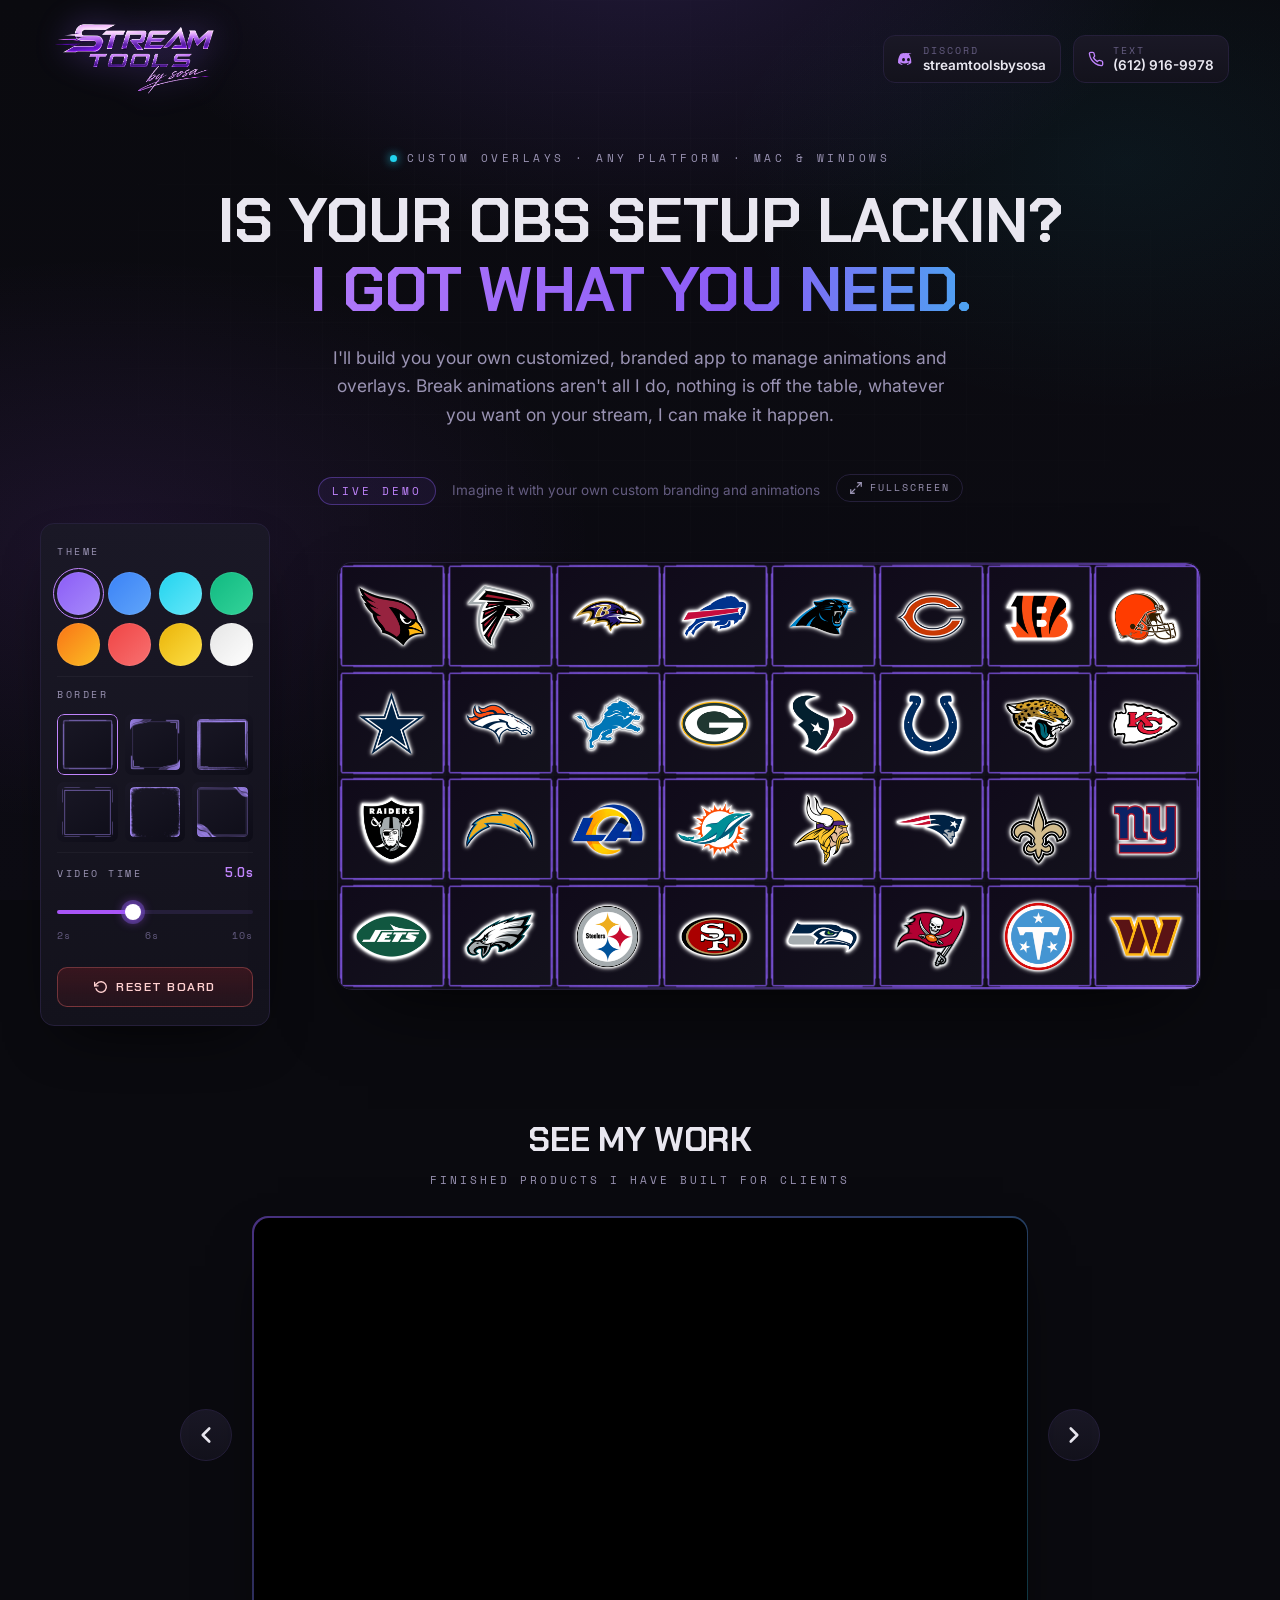
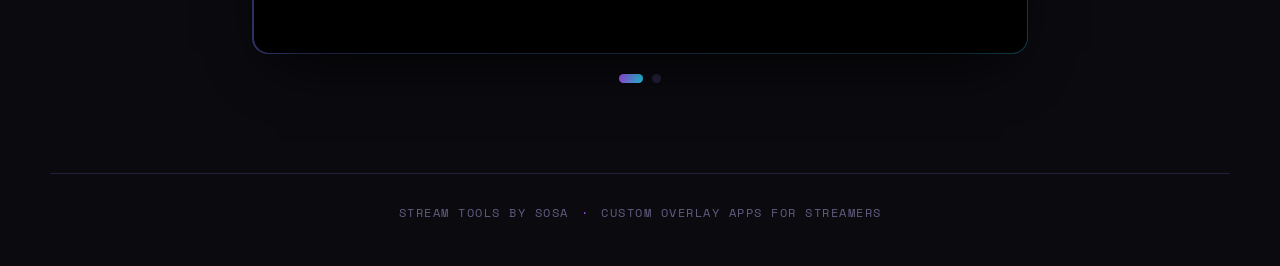
==== index.html @ 95bc422a "new site with live preview" ====
<!DOCTYPE html>
<html lang="en">
<head>
<meta charset="UTF-8">
<meta name="viewport" content="width=device-width, initial-scale=1.0">
<title>Stream Tools by Sosa</title>
<link rel="icon" type="image/png" href="assets/favicon.png">
<link rel="preconnect" href="https://fonts.googleapis.com">
<link rel="preconnect" href="https://fonts.gstatic.com" crossorigin>
<link href="https://fonts.googleapis.com/css2?family=Chakra+Petch:wght@500;600;700&family=Inter:wght@400;500;600&family=Space+Mono:wght@400;700&display=swap" rel="stylesheet">
<link rel="stylesheet" href="styles.css">
</head>
<body>

<!-- ambient grain + glow field -->
<div class="bg-field" aria-hidden="true"></div>

<!-- ===================== TOP BAR ===================== -->
<header class="topbar">
  <a class="brand" href="#">
    <img class="brand-logo" src="assets/logo.png" alt="Stream Tools by Sosa">
  </a>

  <div class="contacts">
    <a class="chip" href="https://discord.com/users/streamtoolsbysosa" target="_blank" rel="noopener">
      <svg viewBox="0 0 24 24" width="16" height="16" fill="currentColor"><path d="M20.3 4.4A19.8 19.8 0 0 0 15.4 3l-.25.5a14.6 14.6 0 0 1 4.36 1.4 17.5 17.5 0 0 0-15-.0A14.6 14.6 0 0 1 8.85 3.5L8.6 3a19.8 19.8 0 0 0-4.9 1.4C.6 9.05-.25 13.6.17 18.08A19.9 19.9 0 0 0 6.2 21l.5-1.36a12.9 12.9 0 0 1-3.4-1.63l.83-.6a14.2 14.2 0 0 0 11.74 0l.83.6a12.9 12.9 0 0 1-3.42 1.64L13.8 21a19.9 19.9 0 0 0 6.03-2.92c.5-5.2-.86-9.71-3.53-13.68ZM8.3 15.4c-1.18 0-2.15-1.08-2.15-2.4S7.1 10.6 8.3 10.6s2.17 1.08 2.15 2.4c0 1.32-.96 2.4-2.15 2.4Zm7.4 0c-1.18 0-2.15-1.08-2.15-2.4s.96-2.4 2.15-2.4 2.17 1.08 2.15 2.4c0 1.32-.96 2.4-2.15 2.4Z"/></svg>
      <span class="chip-text">
        <span class="chip-label">Discord</span>
        <span class="chip-value">streamtoolsbysosa</span>
      </span>
    </a>
    <a class="chip" href="tel:+16129169978">
      <svg viewBox="0 0 24 24" width="16" height="16" fill="none" stroke="currentColor" stroke-width="2" stroke-linecap="round" stroke-linejoin="round"><path d="M22 16.92v3a2 2 0 0 1-2.18 2 19.79 19.79 0 0 1-8.63-3.07 19.5 19.5 0 0 1-6-6 19.79 19.79 0 0 1-3.07-8.67A2 2 0 0 1 4.11 2h3a2 2 0 0 1 2 1.72 12.84 12.84 0 0 0 .7 2.81 2 2 0 0 1-.45 2.11L8.09 9.91a16 16 0 0 0 6 6l1.27-1.27a2 2 0 0 1 2.11-.45 12.84 12.84 0 0 0 2.81.7A2 2 0 0 1 22 16.92Z"/></svg>
      <span class="chip-text">
        <span class="chip-label">Text</span>
        <span class="chip-value">(612) 916-9978</span>
      </span>
    </a>
  </div>
</header>

<!-- ===================== HERO PITCH ===================== -->
<section class="hero">
  <p class="eyebrow"><span class="seam-dot"></span>Custom overlays · any platform · Mac &amp; Windows</p>
  <h1 class="pitch">
    Is your OBS setup lackin?
    <span class="pitch-line">I got what you need.</span>
  </h1>
  <p class="subpitch">
    I'll build you your own customized, branded app to manage animations and overlays. Break animations aren't all I do, nothing is off the table, whatever you want on your stream, I can make it happen.
  </p>
</section>

<!-- ===================== INTERACTIVE BOARD ===================== -->
<main class="board-region">
  <div class="board-label">
    <span class="board-eyebrow">Live demo</span>
    <span class="board-hint">Imagine it with your own custom branding and animations</span>
    <a class="fullscreen-btn" href="fullscreen.html" target="_blank" rel="noopener" aria-label="View fullscreen">
      <svg viewBox="0 0 24 24" width="14" height="14" fill="none" stroke="currentColor" stroke-width="2.2" stroke-linecap="round" stroke-linejoin="round"><polyline points="15 3 21 3 21 9"/><polyline points="9 21 3 21 3 15"/><line x1="21" y1="3" x2="14" y2="10"/><line x1="3" y1="21" x2="10" y2="14"/></svg>
      Fullscreen
    </a>
  </div>

  <div class="board-row">

    <!-- ============ SETTINGS PANEL ============ -->
    <aside class="settings" aria-label="Overlay settings">
      <div class="settings-card">

        <section class="set-section">
          <h3 class="set-heading">Theme</h3>
          <div class="theme-grid" id="themeGrid" role="radiogroup" aria-label="Color theme"></div>
        </section>

        <section class="set-section">
          <h3 class="set-heading">Border</h3>
          <div class="border-grid" id="borderGrid" role="radiogroup" aria-label="Border style"></div>
        </section>

        <section class="set-section">
          <h3 class="set-heading">
            Video time <span class="set-value" id="timeValue">5.0s</span>
          </h3>
          <input id="timeRange" class="range" type="range" min="2" max="10" step="0.5" value="5">
          <div class="range-ticks"><span>2s</span><span>6s</span><span>10s</span></div>
        </section>

        <button class="reset-btn" id="resetBtn" type="button">
          <svg viewBox="0 0 24 24" width="14" height="14" fill="none" stroke="currentColor" stroke-width="2.4" stroke-linecap="round" stroke-linejoin="round"><polyline points="1 4 1 10 7 10"/><path d="M3.51 15a9 9 0 1 0 2.13-9.36L1 10"/></svg>
          Reset board
        </button>
      </div>
    </aside>

    <!-- ============ STAGE ============ -->
    <div class="stage-bleed">
      <!-- outer perimeter glow lives in the bleed margin, pulses team color during reveal -->
      <div id="outerGlow" class="outer-glow" aria-hidden="true"></div>

      <div id="stage" class="stage">
        <div id="board" class="board" role="group" aria-label="NFL break board"></div>

        <div id="revealOverlay" class="reveal-overlay">
          <video id="previewVideo" class="preview-video" muted playsinline></video>
          <img id="ghostLogo" class="ghost-logo" alt="">
          <div id="marqueeField" class="marquee-field"><div class="mfield-inner"></div></div>
          <img id="revealLogo" class="reveal-logo" alt="">
        </div>
      </div>
    </div>

  </div>

  <audio id="whoosh" preload="auto" src="assets/sfx/whoosh.wav"></audio>
  <audio id="music" preload="auto"></audio>
</main>

<!-- ===================== YOUTUBE CAROUSEL ===================== -->
<section class="reel">
  <div class="reel-head">
    <h2 class="reel-title">See my work</h2>
    <span class="reel-eyebrow">Finished products I have built for clients</span>
  </div>

  <div class="reel-stage">
    <button class="reel-arrow reel-arrow--prev" id="reelPrev" aria-label="Previous video">
      <svg viewBox="0 0 24 24" width="26" height="26" fill="none" stroke="currentColor" stroke-width="2.4" stroke-linecap="round" stroke-linejoin="round"><polyline points="15 18 9 12 15 6"/></svg>
    </button>

    <div class="reel-frame">
      <div class="reel-screen">
        <iframe id="reelPlayer" title="Stream Tools demo reel"
          allow="accelerometer; clipboard-write; encrypted-media; gyroscope; picture-in-picture"
          allowfullscreen referrerpolicy="strict-origin-when-cross-origin"></iframe>
      </div>
    </div>

    <button class="reel-arrow reel-arrow--next" id="reelNext" aria-label="Next video">
      <svg viewBox="0 0 24 24" width="26" height="26" fill="none" stroke="currentColor" stroke-width="2.4" stroke-linecap="round" stroke-linejoin="round"><polyline points="9 18 15 12 9 6"/></svg>
    </button>
  </div>

  <div class="reel-dots" id="reelDots" role="tablist" aria-label="Choose a video"></div>
</section>

<footer class="footer">
  <span>Stream Tools by Sosa</span>
  <span class="footer-sep">·</span>
  <span>Custom overlay apps for streamers</span>
</footer>

<script src="teams.js"></script>
<script src="app.js"></script>
</body>
</html>
---- styles.css ----
/* ============================================================
   Stream Tools by Sosa — dark / futuristic / purple
   Display: Chakra Petch  ·  Body: Inter  ·  Data: Space Mono
   ============================================================ */
:root{
  --bg:        #0a0a0f;
  --bg-2:      #0d0c14;
  --panel:     #13121c;
  --panel-2:   #1a1826;
  --line:      #251f3a;
  --purple:    #8b5cf6;
  --violet:    #a855f7;
  --violet-hi: #c084fc;
  --edge:      #22d3ee;   /* cool glint, used sparingly */
  --ink:       #e9e7f0;
  --ink-dim:   #9a93b3;
  --ink-faint: #645c80;

  --stage-w: 1000px;
  --stage-h: 500px;       /* 8x4 grid, wide for the showcase */

  /* board design — defined here so cells render correctly on first paint,
     before JS applies the saved theme/border */
  --border-img:  url('assets/borders/border1.png');
  --border-tint: #8b5cf6;
  --bg-color:    #100a1a;
}

*{ box-sizing:border-box; margin:0; padding:0; }
html{ scroll-behavior:smooth; }
body{
  background:var(--bg);
  color:var(--ink);
  font-family:'Inter',system-ui,sans-serif;
  font-size:16px;
  line-height:1.55;
  overflow-x:hidden;
  min-height:100vh;
}

/* ambient background: layered radial glows + faint grid */
.bg-field{
  position:fixed; inset:0; z-index:-1; pointer-events:none;
  background:
    radial-gradient(60% 50% at 50% -8%, rgba(139,92,246,.18), transparent 70%),
    radial-gradient(45% 40% at 88% 18%, rgba(34,211,238,.06), transparent 70%),
    radial-gradient(55% 45% at 8% 60%, rgba(168,85,247,.10), transparent 70%),
    linear-gradient(180deg, var(--bg) 0%, var(--bg-2) 100%);
}
.bg-field::after{
  content:''; position:absolute; inset:0;
  background-image:
    linear-gradient(rgba(255,255,255,.025) 1px, transparent 1px),
    linear-gradient(90deg, rgba(255,255,255,.025) 1px, transparent 1px);
  background-size:46px 46px;
  mask-image:radial-gradient(70% 60% at 50% 35%, #000 30%, transparent 80%);
  opacity:.5;
}

/* ===================== TOP BAR ===================== */
.topbar{
  display:flex; align-items:center; justify-content:space-between;
  gap:24px; padding:22px clamp(20px,4vw,56px) 8px;
  max-width:1320px; margin:0 auto;
}
.brand{ display:flex; align-items:center; text-decoration:none; color:var(--ink); }
.brand-logo{
  height:74px; width:auto; max-width:340px; object-fit:contain;
  filter:drop-shadow(0 0 16px rgba(139,92,246,.45));
}

.contacts{ display:flex; gap:12px; }
.chip{
  display:flex; align-items:center; gap:9px;
  padding:9px 14px; border-radius:12px; text-decoration:none;
  background:linear-gradient(180deg, var(--panel-2), var(--panel));
  border:1px solid var(--line); color:var(--ink);
  transition:border-color .2s, transform .2s, box-shadow .2s;
}
.chip svg{ color:var(--violet-hi); flex:none; }
/* the label+value stack in a column between the icon */
.chip{ }
.chip-label{
  font-family:'Space Mono',monospace; font-size:9.5px; letter-spacing:2px;
  text-transform:uppercase; color:var(--ink-faint);
  display:block; line-height:1.2;
}
.chip-value{ font-size:13.5px; font-weight:600; display:block; line-height:1.2; }
.chip-text{ display:flex; flex-direction:column; gap:1px; }
.chip:hover{
  border-color:rgba(139,92,246,.6); transform:translateY(-1px);
  box-shadow:0 6px 22px rgba(139,92,246,.18);
}

/* ===================== HERO ===================== */
.hero{
  max-width:1080px; margin:0 auto; padding:40px clamp(20px,4vw,56px) 26px;
  text-align:center;
}
.eyebrow{
  font-family:'Space Mono',monospace; font-size:11px; letter-spacing:3.5px;
  text-transform:uppercase; color:var(--ink-dim);
  display:inline-flex; align-items:center; gap:10px; margin-bottom:22px;
}
.seam-dot{
  width:7px; height:7px; border-radius:50%; background:var(--edge);
  box-shadow:0 0 10px var(--edge); animation:dotPulse 2.4s ease-in-out infinite;
}
@keyframes dotPulse{ 0%,100%{opacity:.4} 50%{opacity:1} }

.pitch{
  font-family:'Chakra Petch',sans-serif; font-weight:700;
  font-size:clamp(34px,6vw,62px); line-height:1.02; letter-spacing:-.5px;
  text-transform:uppercase;
}
.pitch-line{
  display:block;
  background:linear-gradient(92deg,var(--violet-hi),var(--purple) 60%,var(--edge));
  -webkit-background-clip:text; background-clip:text; color:transparent;
  margin-top:6px;
}
.subpitch{
  max-width:620px; margin:22px auto 0; color:var(--ink-dim);
  font-size:clamp(15px,1.7vw,17.5px); line-height:1.65;
}

/* ===================== BOARD REGION ===================== */
.board-region{
  max-width:1280px; margin:18px auto 0; padding:0 clamp(16px,4vw,40px);
}
.board-label{
  display:flex; align-items:baseline; gap:16px; justify-content:center;
  margin-bottom:18px; flex-wrap:wrap;
}
.board-eyebrow{
  font-family:'Space Mono',monospace; font-size:10.5px; letter-spacing:3px;
  text-transform:uppercase; color:var(--violet-hi);
  border:1px solid rgba(139,92,246,.4); border-radius:999px; padding:5px 13px;
  background:rgba(139,92,246,.08);
}
.board-hint{ font-size:13.5px; color:var(--ink-faint); }

/* settings card on the left, stage in the middle */
.board-row{
  display:grid;
  grid-template-columns:230px minmax(0, calc(var(--stage-w) + 80px));
  gap:28px;
  justify-content:center;
  align-items:start;
}

/* ============ SETTINGS CARD ============ */
.settings{ position:sticky; top:24px; }
.settings-card{
  background:linear-gradient(180deg, var(--panel-2), var(--panel));
  border:1px solid var(--line);
  border-radius:14px;
  padding:18px 16px;
  box-shadow:0 24px 60px -28px rgba(0,0,0,.9);
}
.set-section{ padding:10px 0; border-top:1px solid rgba(255,255,255,.04); }
.set-section:first-child{ border-top:0; padding-top:2px; }
.set-heading{
  font-family:'Space Mono',monospace; font-size:10px; letter-spacing:2.5px;
  text-transform:uppercase; color:var(--ink-dim); font-weight:400;
  display:flex; align-items:center; justify-content:space-between;
  margin-bottom:12px;
}
.set-value{
  font-family:'Chakra Petch',sans-serif; font-weight:600; font-size:13px;
  letter-spacing:.5px; color:var(--violet-hi); text-transform:none;
}

/* theme dots */
.theme-grid{
  display:grid; grid-template-columns:repeat(4,1fr); gap:8px;
}
.theme-dot{
  position:relative; cursor:pointer; border:0; padding:0;
  width:100%; aspect-ratio:1; border-radius:50%;
  background:var(--swatch,#444);
  box-shadow:inset 0 0 0 1px rgba(255,255,255,.08);
  transition:transform .15s, box-shadow .2s;
}
.theme-dot::after{
  content:''; position:absolute; inset:-4px; border-radius:50%;
  border:1.5px solid transparent; transition:border-color .2s;
}
.theme-dot:hover{ transform:scale(1.08); }
.theme-dot.active::after{ border-color:var(--violet-hi); }
.theme-dot:focus-visible{ outline:2px solid var(--edge); outline-offset:3px; }

/* border style swatches */
.border-grid{
  display:grid; grid-template-columns:repeat(3,1fr); gap:7px;
}
.border-swatch{
  cursor:pointer; border:0; padding:0;
  aspect-ratio:1; border-radius:7px;
  background:linear-gradient(150deg,#1a1826,#0e0d18);
  position:relative; overflow:hidden;
  transition:transform .15s;
}
.border-swatch::before{
  content:''; position:absolute; inset:5px; border-radius:4px;
  background-color:#a78bfa;
  background-image:var(--swatch-img);
  background-size:100% 100%; background-repeat:no-repeat;
  background-blend-mode:multiply;
  -webkit-mask:var(--swatch-img) center/100% 100% no-repeat;
          mask:var(--swatch-img) center/100% 100% no-repeat;
}
.border-swatch::after{
  content:''; position:absolute; inset:0; border-radius:7px;
  border:1.5px solid transparent; transition:border-color .2s;
}
.border-swatch:hover{ transform:translateY(-1px); }
.border-swatch.active::after{ border-color:var(--violet-hi); }
.border-swatch:focus-visible{ outline:2px solid var(--edge); outline-offset:2px; }

/* range slider */
.range{
  -webkit-appearance:none; appearance:none;
  width:100%; height:4px; border-radius:2px; outline:none; padding:0;
  background:linear-gradient(90deg, var(--violet) 0%, var(--violet) var(--fill,30%), var(--line) var(--fill,30%));
  cursor:pointer;
}
.range::-webkit-slider-thumb{
  -webkit-appearance:none; appearance:none;
  width:16px; height:16px; border-radius:50%; cursor:pointer;
  background:#fff; box-shadow:0 0 0 4px rgba(139,92,246,.35), 0 0 12px var(--violet);
  border:0;
}
.range::-moz-range-thumb{
  width:16px; height:16px; border-radius:50%; cursor:pointer;
  background:#fff; box-shadow:0 0 0 4px rgba(139,92,246,.35), 0 0 12px var(--violet);
  border:0;
}
.range-ticks{
  display:flex; justify-content:space-between;
  font-family:'Space Mono',monospace; font-size:9.5px; letter-spacing:1px;
  color:var(--ink-faint); margin-top:8px;
}

/* reset button */
.reset-btn{
  display:flex; align-items:center; justify-content:center; gap:8px;
  width:100%; margin-top:14px; padding:11px 14px; cursor:pointer;
  font-family:'Chakra Petch',sans-serif; font-weight:600; font-size:12.5px;
  letter-spacing:1.5px; text-transform:uppercase; color:#ffd0d0;
  background:linear-gradient(180deg, rgba(220,38,38,.18), rgba(220,38,38,.08));
  border:1px solid rgba(248,113,113,.35); border-radius:10px;
  transition:border-color .2s, transform .15s, box-shadow .2s, color .2s;
}
.reset-btn:hover{
  color:#fff; border-color:rgba(248,113,113,.7); transform:translateY(-1px);
  box-shadow:0 6px 22px rgba(220,38,38,.25);
}
.reset-btn:active{ transform:translateY(0); }

/* ============ STAGE ============ */
/* bleed wrapper: transparent margin for reveal glow spill.
   Height comes from a padding-ratio box so the absolutely-positioned
   stage can't collapse the layout. 40px bleed all around. */
.stage-bleed{
  position:relative; width:100%; max-width:calc(var(--stage-w) + 80px);
  margin:0 auto;
}
.stage-bleed::before{
  content:''; display:block;
  /* (stage-h + 80 bleed) / (stage-w + 80 bleed) = 580/1080 */
  padding-top:53.7%;
}

/* the OUTER perimeter glow — lives in the bleed margin, pulses team color
   during reveal. Two static box-shadow layers cross-fade via opacity only
   (GPU-composited; no per-frame repaint). Matches the original overlay. */
.outer-glow{
  position:absolute; inset:40px; z-index:0;
  border-radius:14px; pointer-events:none;
  opacity:0; transition:opacity .3s ease; will-change:opacity;
}
.outer-glow::before, .outer-glow::after{
  content:''; position:absolute; inset:0; border-radius:14px;
  pointer-events:none;
}
.outer-glow::before{
  box-shadow:
    0 0 18px 2px var(--team,#a855f7),
    0 0 32px 0   var(--team,#a855f7);
  opacity:1;
}
.outer-glow::after{
  box-shadow:
    0 0 26px 5px var(--team,#a855f7),
    0 0 44px 2px var(--team,#a855f7);
  opacity:0;
}
.outer-glow.team-pulse{ opacity:1; }
.outer-glow.team-pulse::after{
  animation:outerGlowFade 1.4s ease-in-out infinite alternate;
}
@keyframes outerGlowFade{ from{opacity:0} to{opacity:1} }

.stage{
  position:absolute; inset:40px; border-radius:14px;
  background:linear-gradient(160deg, var(--panel) 0%, var(--bg-2) 100%);
  overflow:hidden;
  box-shadow:
    0 0 0 1px var(--line),
    0 30px 80px -30px rgba(0,0,0,.9),
    inset 0 1px 0 rgba(255,255,255,.04);
}
/* signature "energy seam" tracing the stage edge */
.stage::before{
  content:''; position:absolute; inset:0; border-radius:14px; padding:1.5px;
  background:linear-gradient(120deg,
    transparent 15%, var(--border-tint) 35%, #ffffff 50%,
    var(--border-tint) 65%, transparent 85%);
  background-size:300% 100%; opacity:.85;
  -webkit-mask:linear-gradient(#000 0 0) content-box, linear-gradient(#000 0 0);
  -webkit-mask-composite:xor; mask-composite:exclude;
  animation:seamSweep 6s linear infinite;
  pointer-events:none; z-index:6;
}
@keyframes seamSweep{ from{background-position:0% 0} to{background-position:300% 0} }

/* ---- the 8x4 grid — cells touch (gap 0), borders are the board design ---- */
.board{
  position:absolute; inset:0; z-index:2;
  display:grid;
  grid-template-columns:repeat(8,1fr);
  grid-template-rows:repeat(4,1fr);
  gap:0; padding:0;
}
.cell{
  position:relative; overflow:hidden; cursor:pointer; border:0;
  display:flex; align-items:center; justify-content:center; padding:4px;
  /* each cell paints its own backing; theme drives --bg-color (board bg only) */
  background:linear-gradient(135deg, var(--bg-color, #0a0d18) 0%, var(--panel) 100%);
  isolation:isolate;
  contain:layout paint style;
  transition:background .3s ease, opacity .35s ease, filter .35s ease;
}
/* Border art (the break-board design). Tinted via multiply (keeps the PNG's
   grayscale detail), shaped via mask. z-index ABOVE the logo, like the
   original, so the frame is always visible on every cell. SOLID color tint —
   a gradient does not fill through a CSS mask. */
.cell::before{
  content:''; position:absolute; inset:0; z-index:1; pointer-events:none;
  background-color:var(--border-tint, #c8102e);
  background-image:var(--border-img, url('assets/borders/border1.png'));
  background-size:100% 100%;
  background-repeat:no-repeat;
  background-blend-mode:multiply;
  -webkit-mask:var(--border-img, url('assets/borders/border1.png')) center/100% 100% no-repeat;
          mask:var(--border-img, url('assets/borders/border1.png')) center/100% 100% no-repeat;
  transition:background-color .4s ease;
}
.cell .team-logo{
  width:86px; height:86px; max-width:78%; max-height:78%; object-fit:contain; z-index:2;
  filter:drop-shadow(0 0 1px #fff) drop-shadow(0 0 1px #fff) drop-shadow(0 0 2px #fff);
  transition:opacity .25s ease, transform .18s ease;
  pointer-events:none;
}
.cell .team-fallback{
  z-index:2; font-family:'Chakra Petch',sans-serif; font-weight:700;
  font-size:clamp(11px,1.6vw,17px); color:var(--ink); letter-spacing:.5px;
  pointer-events:none; text-shadow:0 0 8px rgba(139,92,246,.5);
}
.cell:hover .team-logo{ transform:scale(1.05); }
.cell:focus-visible{ outline:2px solid var(--edge); outline-offset:-2px; }

/* spotlight phase — selected cell glows, others go dark via brightness/grayscale
   (NOT opacity), exactly like the original. */
.board.spotlight .cell:not(.spotlit){ filter:grayscale(85%) brightness(.15); }
.cell.spotlit{ z-index:3; }
.cell.spotlit::after{
  content:''; position:absolute; inset:0; z-index:7; pointer-events:none;
  border-radius:2px;
  box-shadow:0 0 26px var(--team,#c8102e), inset 0 0 16px var(--team,#c8102e);
  will-change:opacity;
  animation:cellGlowFade .9s ease-in-out infinite alternate;
}
@keyframes cellGlowFade{ from{opacity:.45} to{opacity:1} }
.cell.lifted .team-logo{ opacity:0; }

/* SOLD state — x.png overlaid, matching the original .sold-x structure */
.cell.sold{ background-color:rgba(0,0,0,.55); background-blend-mode:multiply; }
.cell .sold-x{
  position:absolute; inset:0; display:flex; align-items:center; justify-content:center;
  opacity:0; transition:opacity .15s ease; pointer-events:none; z-index:6;
}
.cell .sold-x img{ width:78%; height:78%; object-fit:contain;
  filter:drop-shadow(0 0 6px rgba(0,0,0,.6)); }
.cell.sold .sold-x{ opacity:1; animation:xStamp .35s cubic-bezier(.34,1.56,.64,1); }
@keyframes xStamp{ from{ transform:scale(1.6) rotate(-10deg); } to{ transform:scale(1) rotate(0); } }

/* ---- reveal overlay ---- */
.reveal-overlay{
  position:absolute; inset:0; z-index:10; pointer-events:none;
  opacity:0; visibility:hidden;
  background:#000;
  transition:opacity .28s ease, visibility .28s;
}
.reveal-overlay.active{ opacity:1; visibility:visible; }

.preview-video{
  position:absolute; inset:0; width:100%; height:100%; object-fit:cover;
  z-index:1; opacity:0; transition:opacity .6s ease;
}
.preview-video.show{ opacity:1; }

.ghost-logo{
  position:absolute; top:50%; left:-60%; z-index:2;
  width:110%; height:110%; object-fit:contain;
  opacity:0; transform:translateY(-50%);
  filter:grayscale(100%) brightness(2);
}
.ghost-logo.slide{
  animation:ghostSlide 4.5s linear forwards;
}
@keyframes ghostSlide{
  0%{ left:-42%; opacity:0; }
  8%{ opacity:.16; }
  92%{ opacity:.16; }
  100%{ left:130%; opacity:0; }
}

/* diagonal scrolling team-name marquee — clipped to the board rectangle so
   the names never spill out. Inner plane is oversized + tilted -9deg. Matches
   the original overlay. */
.marquee-field{
  position:absolute; inset:0; z-index:2; pointer-events:none; overflow:hidden;
  opacity:0; transition:opacity .4s ease;
}
.marquee-field.play{ opacity:1; }
.marquee-field.fade-out{ opacity:0; transition:opacity .6s ease; }
.mfield-inner{ position:absolute; inset:-25% -60%; transform:rotate(-9deg); }
.mrow{ position:absolute; left:0; width:100%; white-space:nowrap; overflow:hidden; }
.mrow .track{
  display:inline-block; white-space:nowrap;
  font-family:'Chakra Petch',sans-serif; font-weight:700;
}
.mrow.dir-left .track{ animation:scrollLeft linear infinite; }
.mrow.dir-right .track{ animation:scrollRight linear infinite; }
@keyframes scrollLeft{ from{transform:translateX(0)} to{transform:translateX(-50%)} }
@keyframes scrollRight{ from{transform:translateX(-50%)} to{transform:translateX(0)} }

.reveal-logo{
  position:absolute; top:50%; left:50%; z-index:3;
  width:0; height:0; object-fit:contain;
  transform:translate(-50%,-50%) scale(.2);
  opacity:0;
  /* reduced from 6 -> 2 drop-shadow layers (perf) */
  filter:drop-shadow(0 0 22px #fff) drop-shadow(0 0 44px var(--team,#a855f7));
}
.reveal-logo.fly{
  width:62%; height:62%;
  animation:logoFly 1.05s cubic-bezier(.18,.78,.32,1.15) forwards;
}
@keyframes logoFly{
  0%{ transform:translate(-50%,-50%) scale(.15) rotate(-8deg); opacity:0; }
  55%{ opacity:1; }
  70%{ transform:translate(-50%,-50%) scale(1.12) rotate(2deg); }
  100%{ transform:translate(-50%,-50%) scale(1) rotate(0); opacity:1; }
}
/* end of reveal: logo slides off to the LEFT via transform so it glides
   smoothly from exactly where it stopped (no snap/jump). */
.reveal-logo.slide-off{
  width:62%; height:62%;
  animation:logoSlideOff .8s cubic-bezier(.5,0,.75,0) forwards;
}
@keyframes logoSlideOff{
  from{ transform:translate(-50%,-50%) scale(1); opacity:1; }
  to  { transform:translate(-200%,-50%) scale(1); opacity:0; }
}

/* ===================== YOUTUBE CAROUSEL ===================== */
.reel{ max-width:1000px; margin:84px auto 0; padding:0 clamp(16px,4vw,40px); }
.reel-head{ text-align:center; margin-bottom:26px; }
.reel-eyebrow{
  font-family:'Space Mono',monospace; font-size:10.5px; letter-spacing:3px;
  text-transform:uppercase; color:var(--ink-dim);
}
.reel-title{
  font-family:'Chakra Petch',sans-serif; font-weight:700; text-transform:uppercase;
  font-size:clamp(24px,3.4vw,34px); letter-spacing:-.3px; margin-top:4px;
}
.reel-stage{ display:flex; align-items:center; gap:clamp(8px,2vw,20px); }
.reel-arrow{
  flex:none; width:52px; height:52px; border-radius:50%; cursor:pointer;
  display:grid; place-items:center; color:var(--ink);
  background:linear-gradient(180deg,var(--panel-2),var(--panel));
  border:1px solid var(--line);
  transition:border-color .2s, color .2s, transform .15s, box-shadow .2s;
}
.reel-arrow:hover{
  color:#fff; border-color:rgba(139,92,246,.65); transform:scale(1.06);
  box-shadow:0 6px 22px rgba(139,92,246,.22);
}
.reel-arrow:active{ transform:scale(.96); }
.reel-frame{
  flex:1; position:relative; border-radius:16px; padding:1.5px;
  background:linear-gradient(135deg, rgba(139,92,246,.5), rgba(34,211,238,.3));
}
.reel-screen{
  position:relative; border-radius:15px; overflow:hidden;
  aspect-ratio:16/9; background:#000;
  box-shadow:0 24px 60px -24px rgba(0,0,0,.9);
}
.reel-screen iframe{ position:absolute; inset:0; width:100%; height:100%; border:0; }
.reel-dots{ display:flex; gap:9px; justify-content:center; margin-top:20px; }
.reel-dots button{
  width:9px; height:9px; border-radius:50%; border:0; cursor:pointer; padding:0;
  background:var(--line); transition:background .2s, transform .2s, width .2s;
}
.reel-dots button.on{
  width:24px; border-radius:5px;
  background:linear-gradient(90deg,var(--violet),var(--edge));
}

/* ===================== FOOTER ===================== */
.footer{
  max-width:1180px; margin:90px auto 0; padding:30px clamp(20px,4vw,56px) 44px;
  border-top:1px solid var(--line);
  display:flex; gap:12px; align-items:center; justify-content:center;
  font-family:'Space Mono',monospace; font-size:11.5px; letter-spacing:1.5px;
  color:var(--ink-faint); text-transform:uppercase;
}
.footer-sep{ color:var(--violet); }

/* ===================== FULLSCREEN BUTTON ===================== */
.fullscreen-btn{
  display:inline-flex; align-items:center; gap:7px;
  font-family:'Space Mono',monospace; font-size:10px; letter-spacing:2px;
  text-transform:uppercase; color:var(--ink-dim); text-decoration:none;
  border:1px solid var(--line); border-radius:999px; padding:5px 12px;
  transition:color .2s, border-color .2s;
}
.fullscreen-btn:hover{ color:var(--ink); border-color:rgba(139,92,246,.5); }

/* ===================== RESPONSIVE ===================== */
/* ---- tablet: settings stacks above, board full width ---- */
@media (max-width:1080px){
  .board-row{
    grid-template-columns:1fr;
    max-width:calc(var(--stage-w) + 80px);
    margin:0 auto;
  }
  /* on tablet settings goes first (above the board) in a horizontal layout */
  .settings{ position:static; order:-1; }
  .settings-card{
    display:grid; grid-template-columns:repeat(4,1fr);
    gap:0 20px; align-items:start;
  }
  .set-section{ border-top:0; padding:6px 0; }
  .reset-btn{ grid-column:4; align-self:end; margin-top:0; }
}

/* ---- mobile: compact horizontal settings strip BELOW the board ---- */
@media (max-width:700px){
  .board-row{ gap:14px; }

  /* board gets the whole width — no padding fighting it */
  .board-region{ padding:0 8px; }
  .stage-bleed::before{ padding-top:53.7%; } /* keep ratio */

  /* settings moves BELOW the board */
  .settings{ order:1; }
  .settings-card{
    display:flex; flex-wrap:wrap; gap:12px 20px;
    padding:14px 14px 10px; background:linear-gradient(180deg,var(--panel-2),var(--panel));
    border:1px solid var(--line); border-radius:14px;
  }
  .set-section{ padding:0; border-top:0; flex:none; }
  /* theme dots + border swatches go side by side */
  .theme-grid{ grid-template-columns:repeat(8,1fr); gap:6px; }
  .border-grid{ grid-template-columns:repeat(6,1fr); gap:5px; }
  .theme-dot{ width:28px; height:28px; }
  .border-swatch{ width:28px; }
  /* video time takes remaining space */
  .set-section:has(#timeRange){ flex:1; min-width:120px; }
  .reset-btn{ width:auto; margin-top:0; flex:none; align-self:flex-end; padding:10px 16px; }

  /* tighten board cells a touch */
  .board{ gap:0; }

  /* top bar */
  .topbar{ flex-direction:column; gap:12px; align-items:flex-start; }
  .contacts{ width:100%; }
  .chip{ flex:1; }

  /* hero */
  .pitch{ font-size:28px; }

  /* reel */
  .reel-arrow{ width:38px; height:38px; }

  /* board-label: wrap the fullscreen btn below */
  .board-label{ flex-wrap:wrap; gap:8px 16px; justify-content:center; }
}

@media (max-width:400px){
  .chip-value{ display:none; }
  .pitch{ font-size:24px; }
  .theme-dot{ width:24px; height:24px; }
  .border-swatch{ width:24px; }
}

/* accessibility: respect reduced motion */
@media (prefers-reduced-motion:reduce){
  .stage::before, .seam-dot, .cell.spotlit::after{ animation:none !important; }
  .ghost-logo.slide{ animation-duration:.01ms; }
  .reveal-logo.fly{ animation-duration:.4s; }
  html{ scroll-behavior:auto; }
}
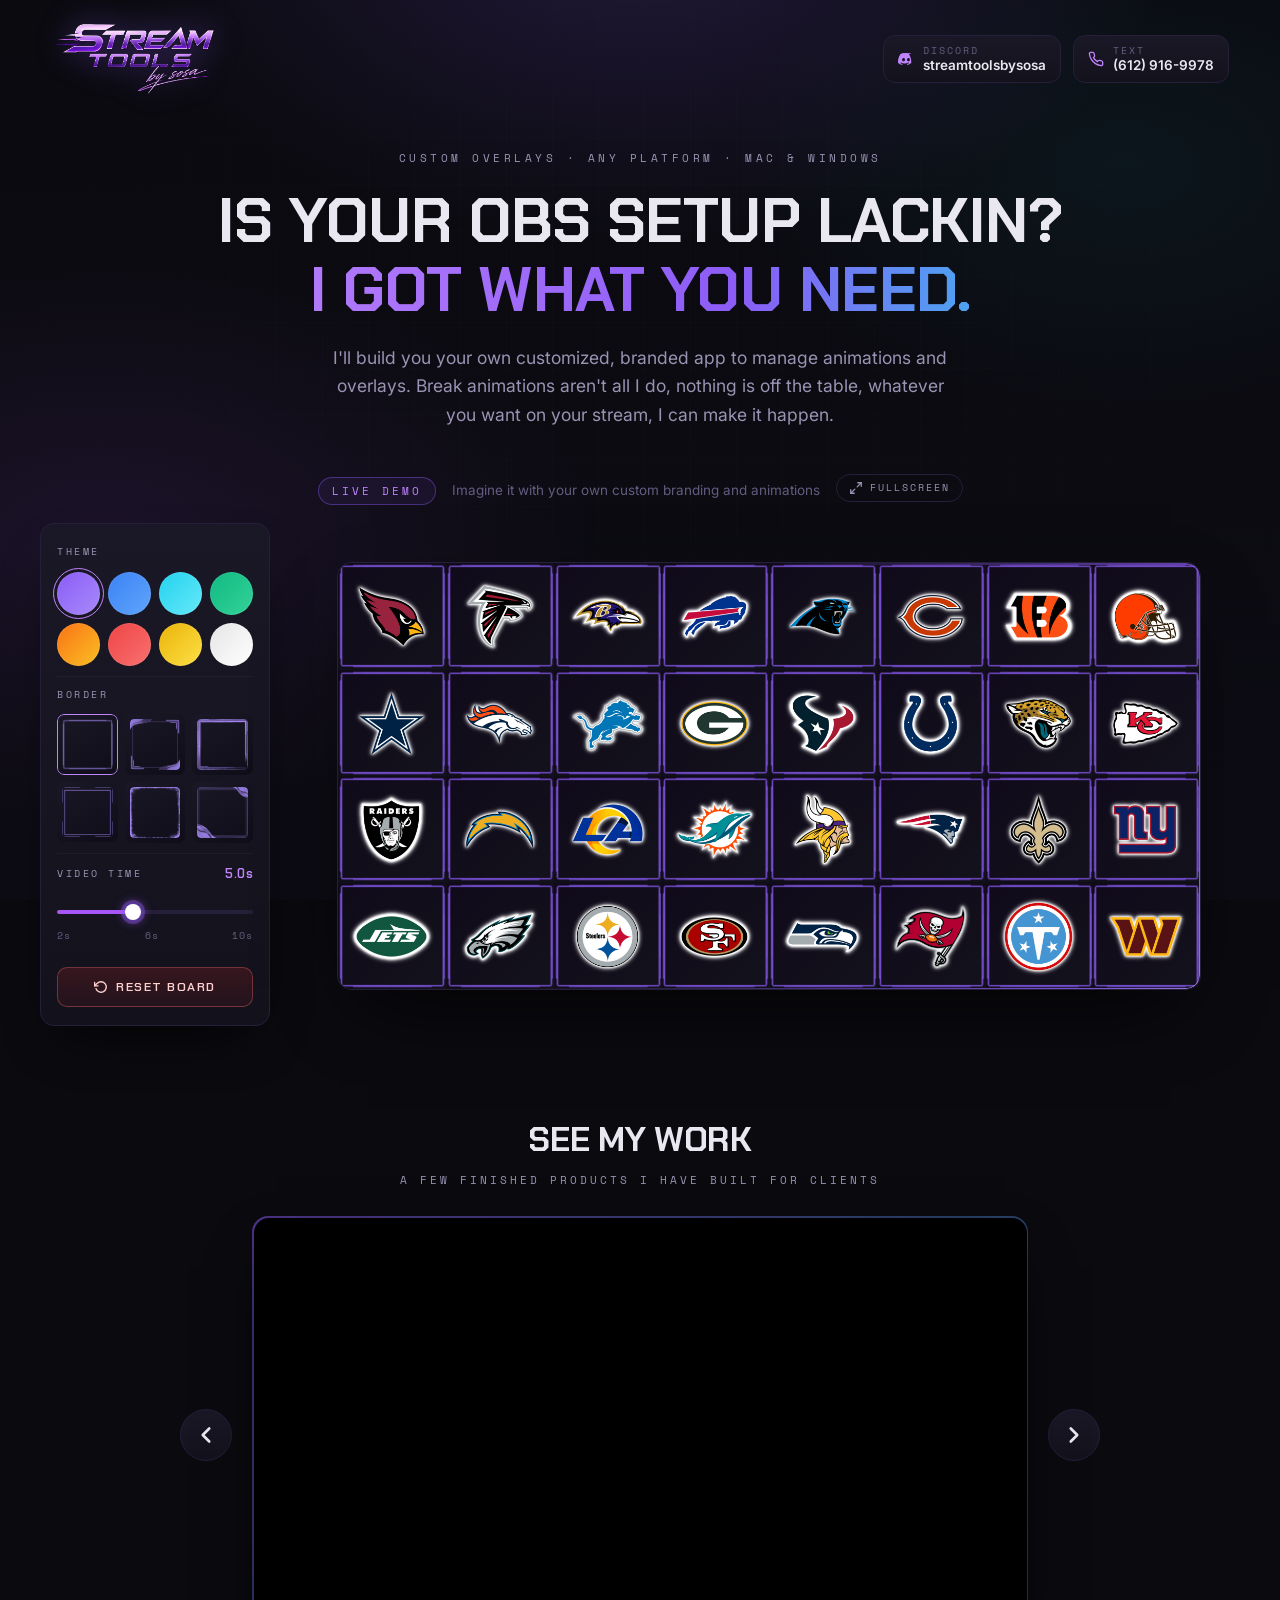
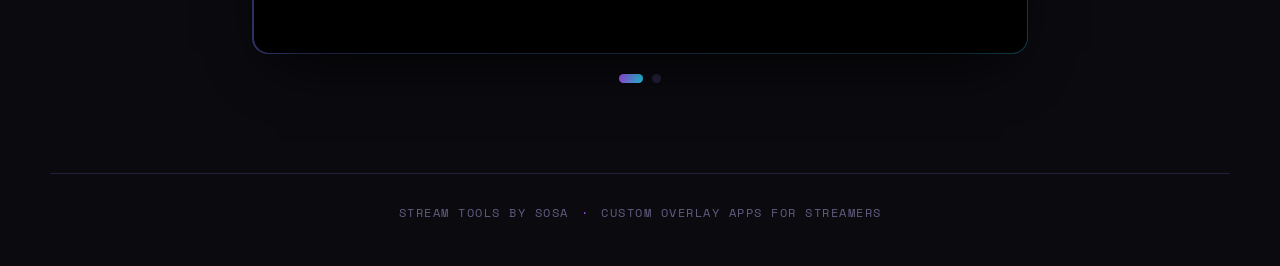
==== commit bedd3998: "remove dot" ====
--- a/index.html
+++ b/index.html
@@ -41,7 +41,7 @@
 
 <!-- ===================== HERO PITCH ===================== -->
 <section class="hero">
-  <p class="eyebrow"><span class="seam-dot"></span>Custom overlays · any platform · Mac &amp; Windows</p>
+  <p class="eyebrow"></span>Custom overlays · any platform · Mac &amp; Windows</p>
   <h1 class="pitch">
     Is your OBS setup lackin?
     <span class="pitch-line">I got what you need.</span>
@@ -120,7 +120,7 @@
 <section class="reel">
   <div class="reel-head">
     <h2 class="reel-title">See my work</h2>
-    <span class="reel-eyebrow">Finished products I have built for clients</span>
+    <span class="reel-eyebrow">A few finished products I have built for clients</span>
   </div>
 
   <div class="reel-stage">
--- a/styles.css
+++ b/styles.css
@@ -564,7 +564,20 @@
 
   /* board gets the whole width — no padding fighting it */
   .board-region{ padding:0 8px; }
-  .stage-bleed::before{ padding-top:53.7%; } /* keep ratio */
+  .stage-bleed::before{ padding-top:53.7%; }
+
+  /* clip the glow so it can't bleed outside the board bounds on narrow screens */
+  .stage-bleed{ overflow:hidden; border-radius:10px; }
+  /* tighten the glow inset and reduce spread so it stays inside */
+  .outer-glow{ inset:6px; }
+  .outer-glow::before{
+    box-shadow: 0 0 10px 1px var(--team,#a855f7), 0 0 18px 0 var(--team,#a855f7);
+  }
+  .outer-glow::after{
+    box-shadow: 0 0 14px 2px var(--team,#a855f7), 0 0 22px 1px var(--team,#a855f7);
+  }
+  /* stage inset matches the tighter glow */
+  .stage{ inset:6px; }
 
   /* settings moves BELOW the board */
   .settings{ order:1; }
@@ -586,8 +599,9 @@
   /* tighten board cells a touch */
   .board{ gap:0; }
 
-  /* top bar */
-  .topbar{ flex-direction:column; gap:12px; align-items:flex-start; }
+  /* top bar — logo centered, contacts below */
+  .topbar{ flex-direction:column; gap:12px; align-items:stretch; }
+  .brand{ justify-content:center; }
   .contacts{ width:100%; }
   .chip{ flex:1; }
 
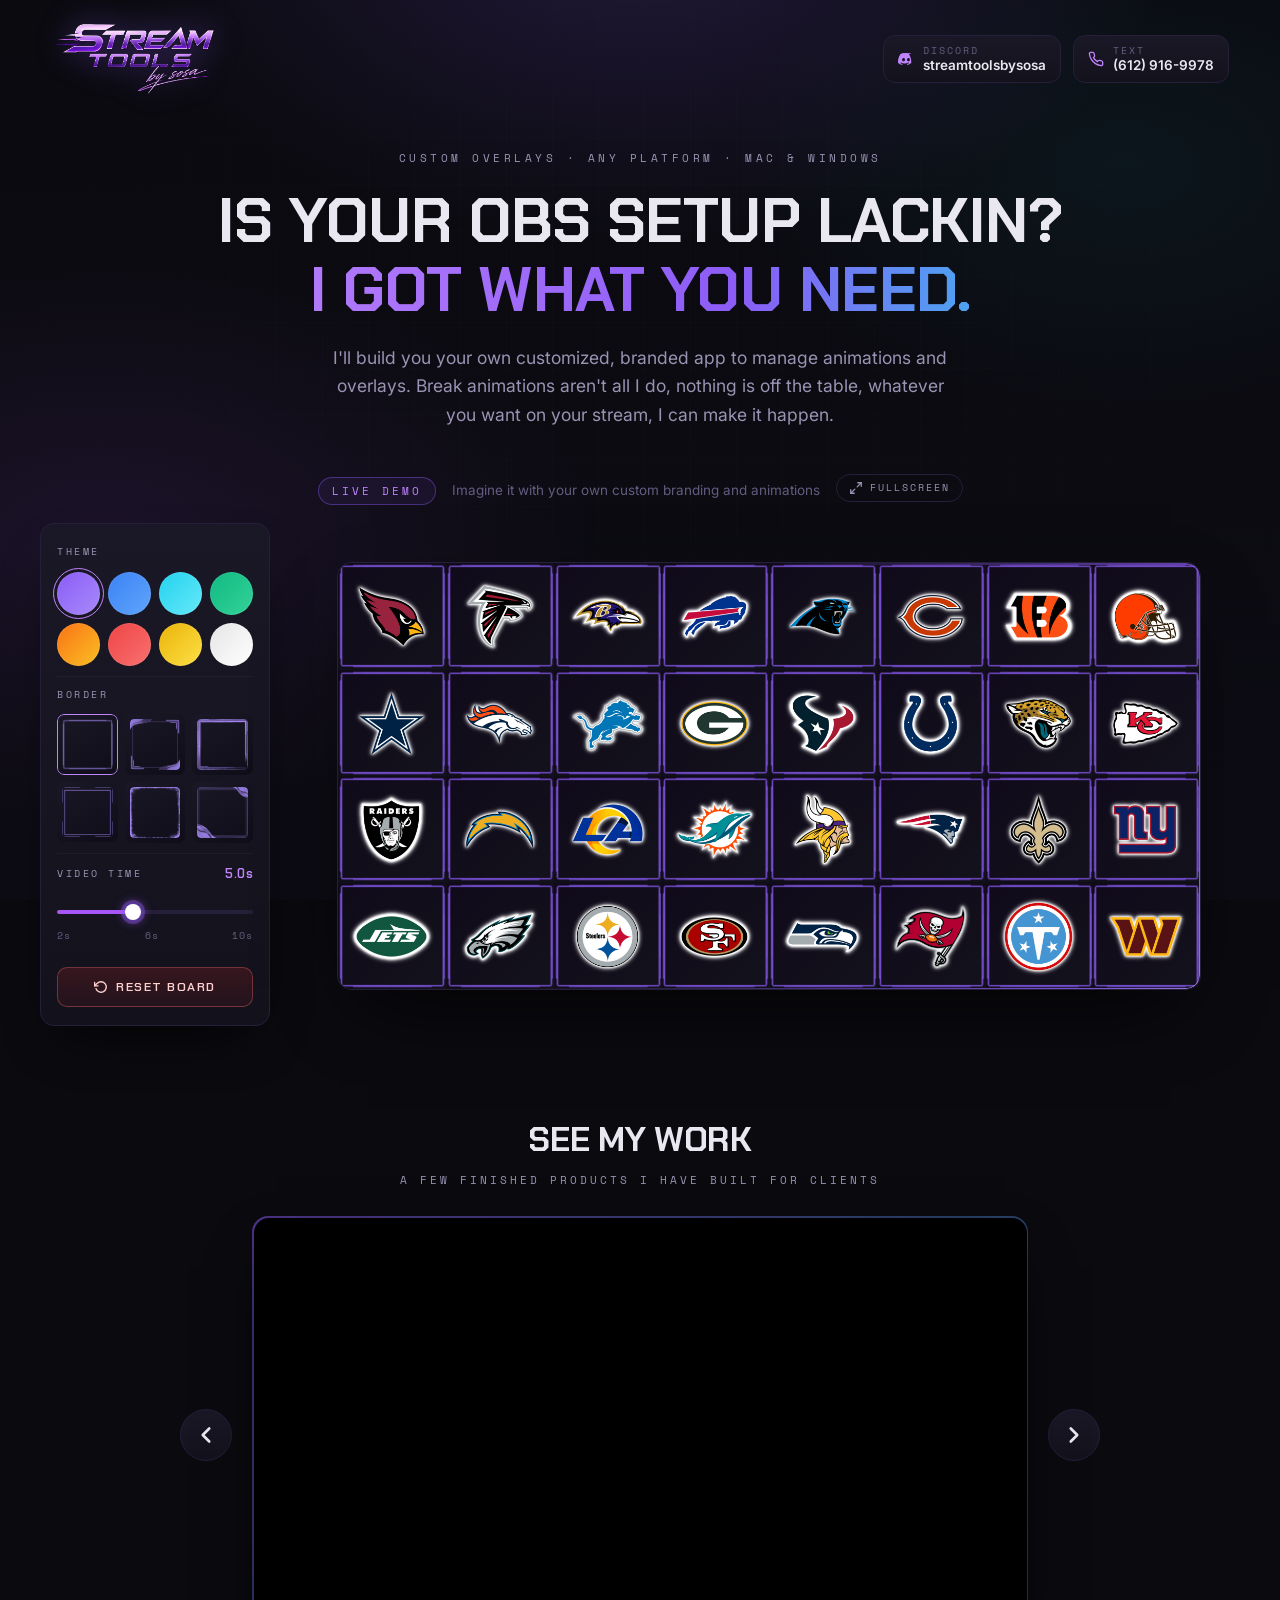
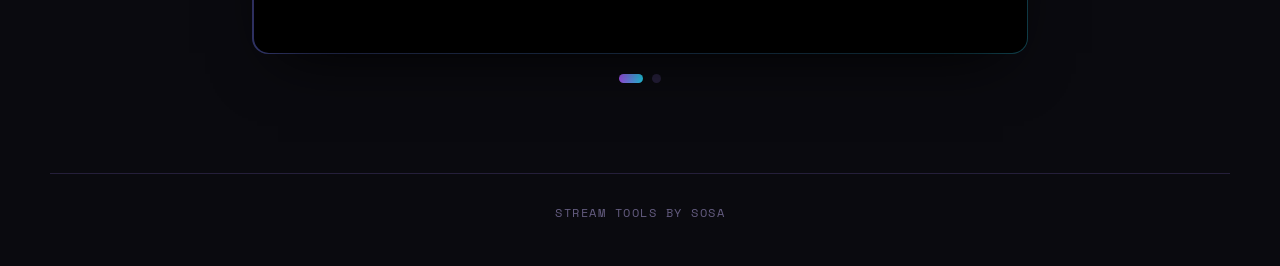
==== commit 74598038: "remove footer" ====
--- a/index.html
+++ b/index.html
@@ -146,8 +146,6 @@
 
 <footer class="footer">
   <span>Stream Tools by Sosa</span>
-  <span class="footer-sep">·</span>
-  <span>Custom overlay apps for streamers</span>
 </footer>
 
 <script src="teams.js"></script>
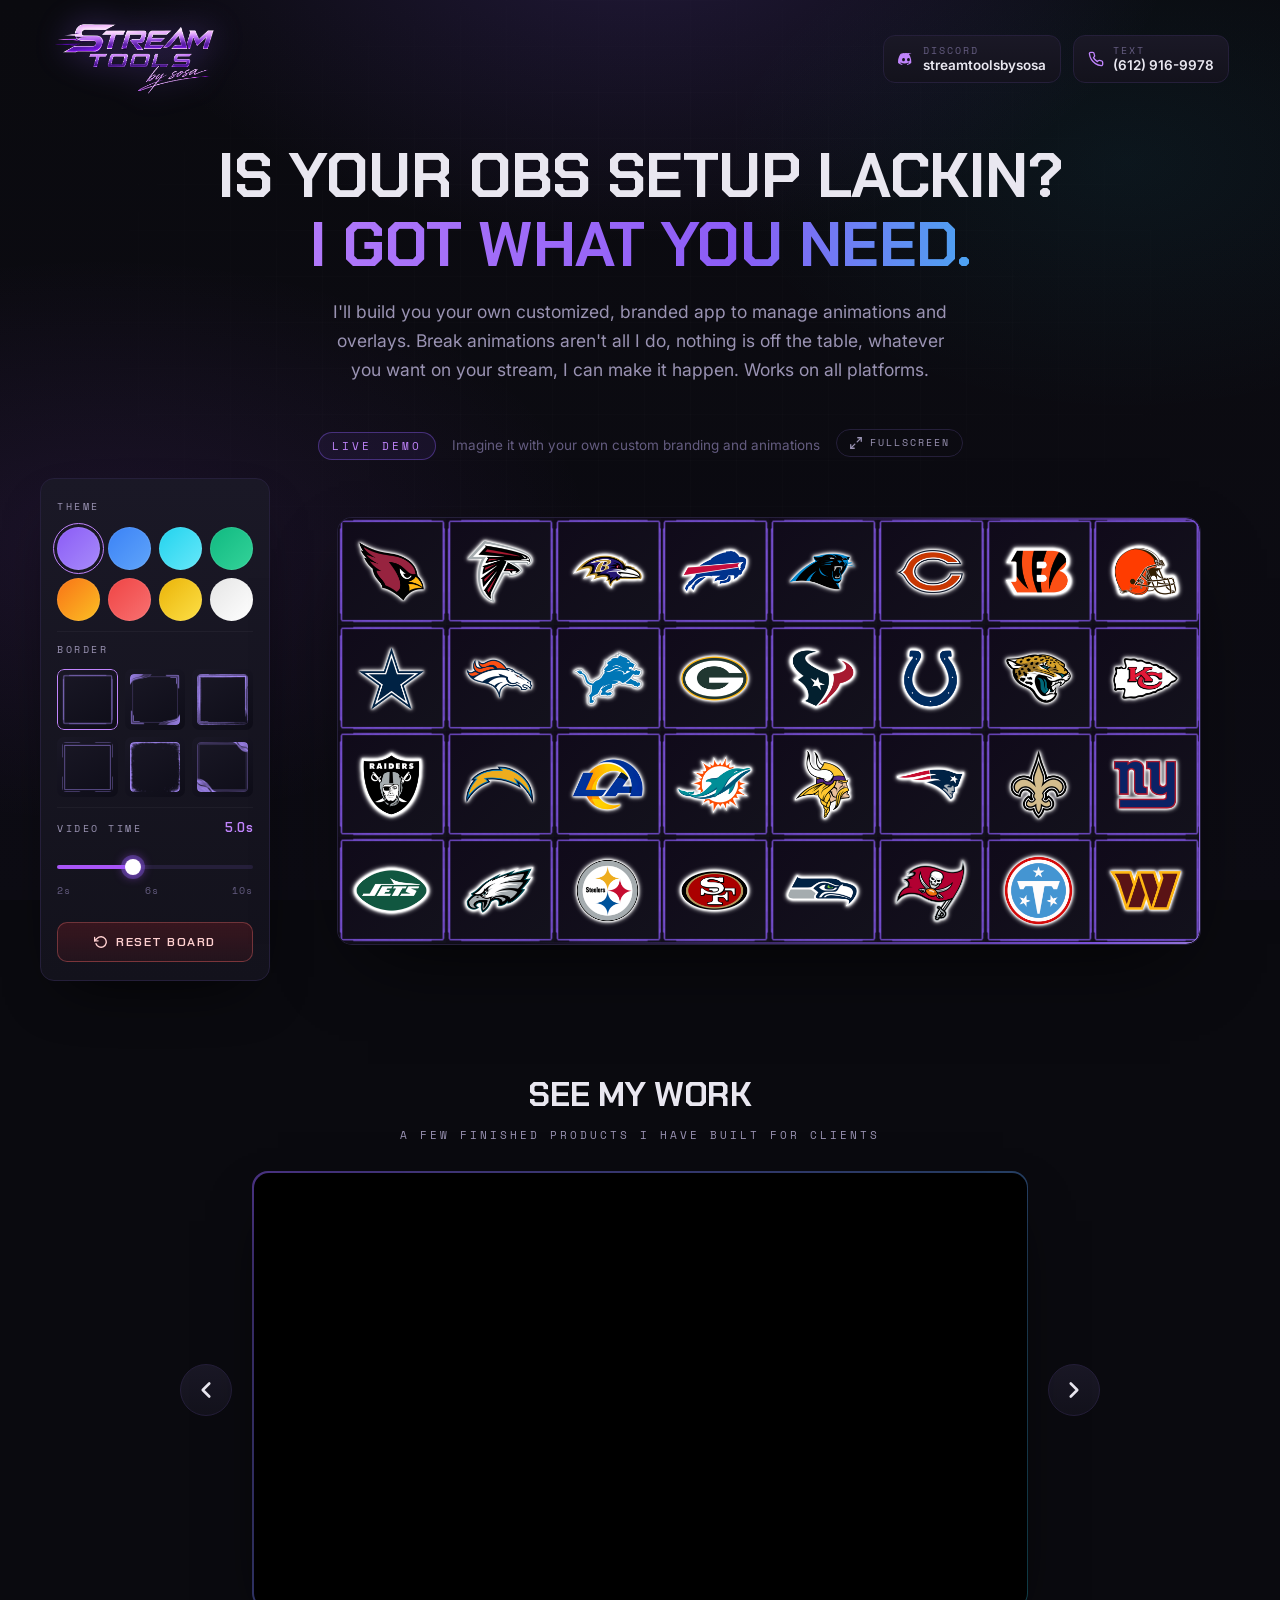
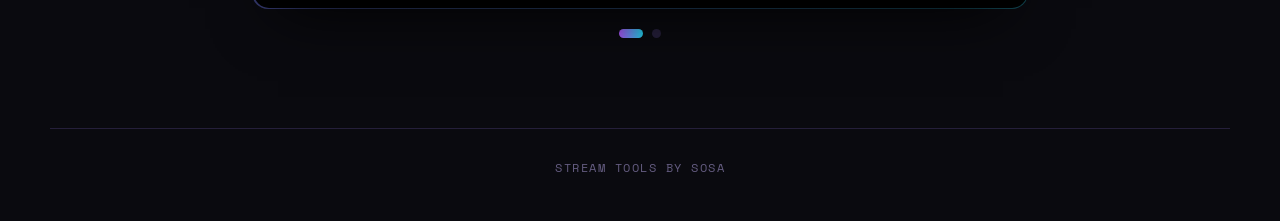
==== commit 7c47634b: "remove eyeberiw" ====
--- a/index.html
+++ b/index.html
@@ -41,13 +41,12 @@
 
 <!-- ===================== HERO PITCH ===================== -->
 <section class="hero">
-  <p class="eyebrow"></span>Custom overlays · any platform · Mac &amp; Windows</p>
   <h1 class="pitch">
     Is your OBS setup lackin?
     <span class="pitch-line">I got what you need.</span>
   </h1>
   <p class="subpitch">
-    I'll build you your own customized, branded app to manage animations and overlays. Break animations aren't all I do, nothing is off the table, whatever you want on your stream, I can make it happen.
+    I'll build you your own customized, branded app to manage animations and overlays. Break animations aren't all I do, nothing is off the table, whatever you want on your stream, I can make it happen. Works on all platforms.
   </p>
 </section>
 
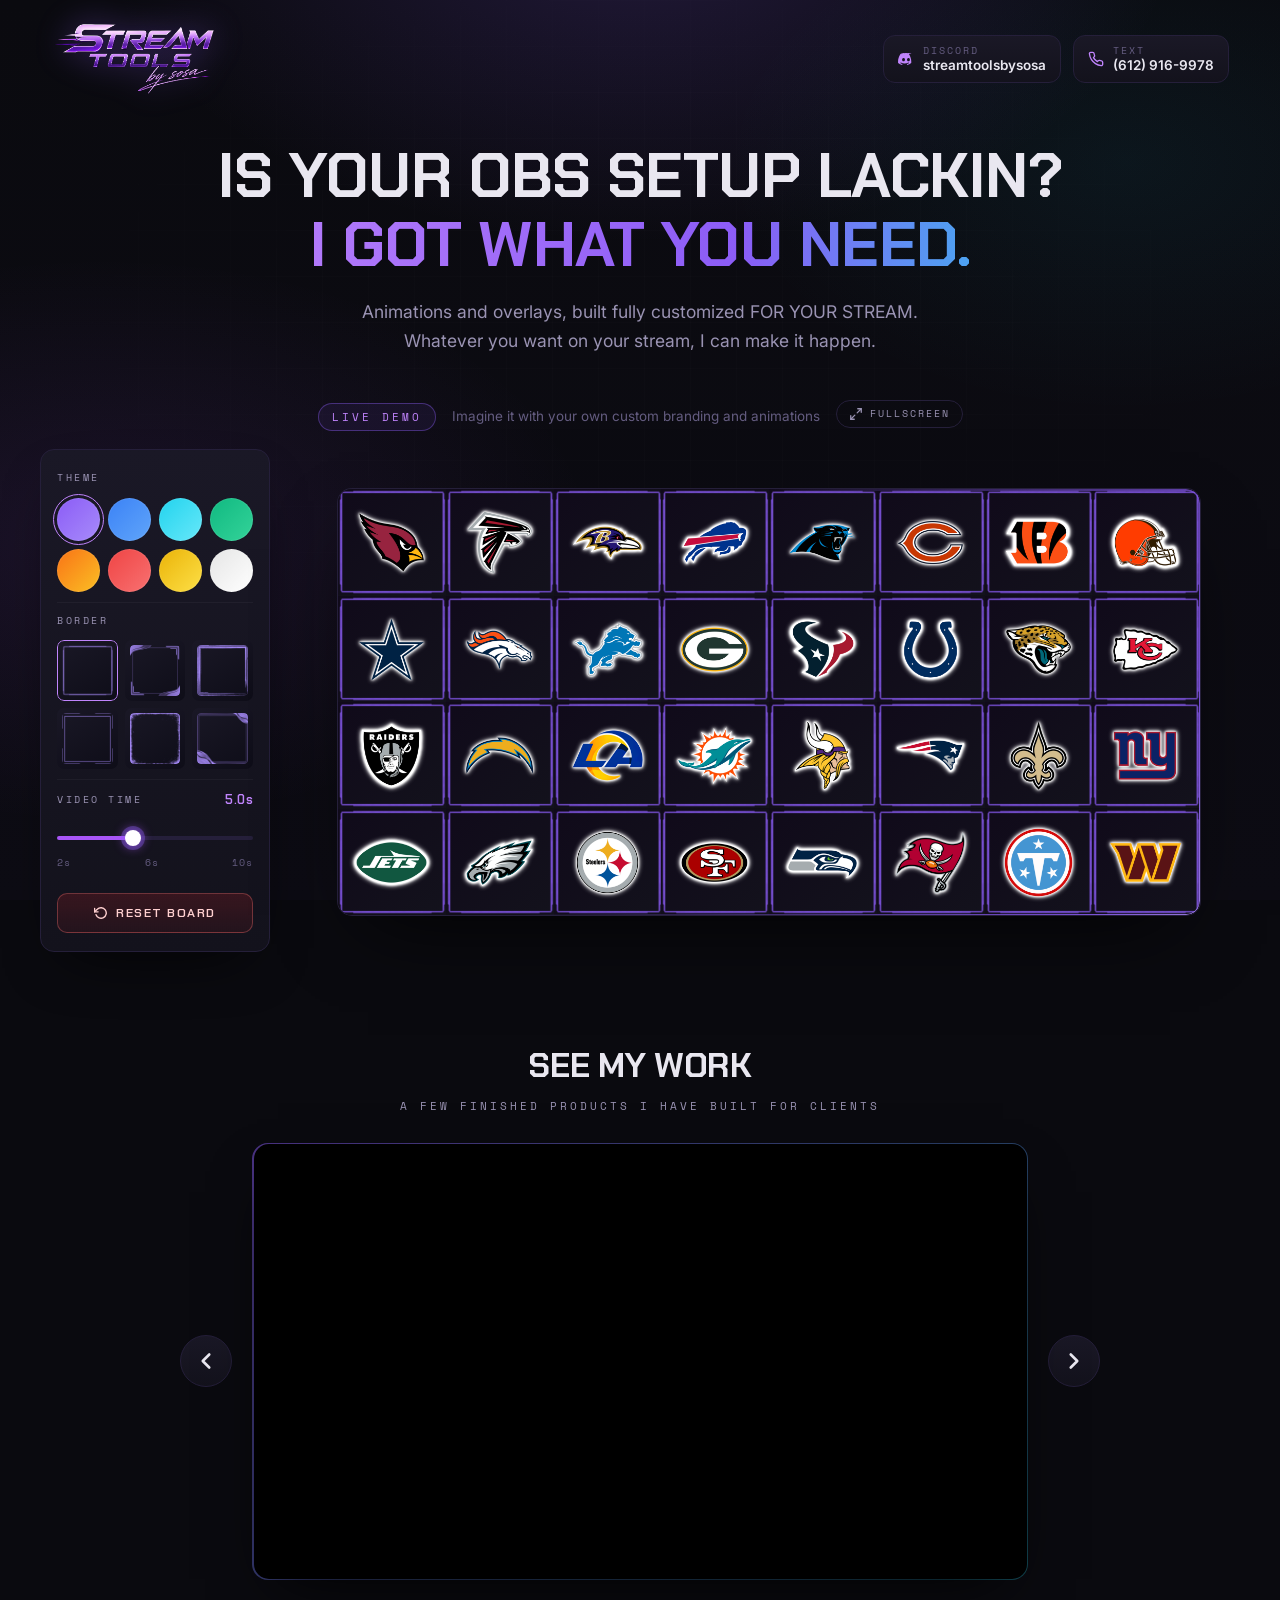
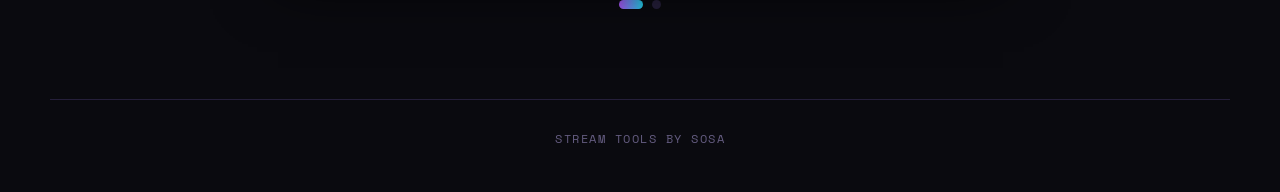
==== commit af70ddd8: "rephrase" ====
--- a/index.html
+++ b/index.html
@@ -46,7 +46,7 @@
     <span class="pitch-line">I got what you need.</span>
   </h1>
   <p class="subpitch">
-    I'll build you your own customized, branded app to manage animations and overlays. Break animations aren't all I do, nothing is off the table, whatever you want on your stream, I can make it happen. Works on all platforms.
+    Animations and overlays, built fully customized FOR YOUR STREAM. Whatever you want on your stream, I can make it happen.
   </p>
 </section>
 
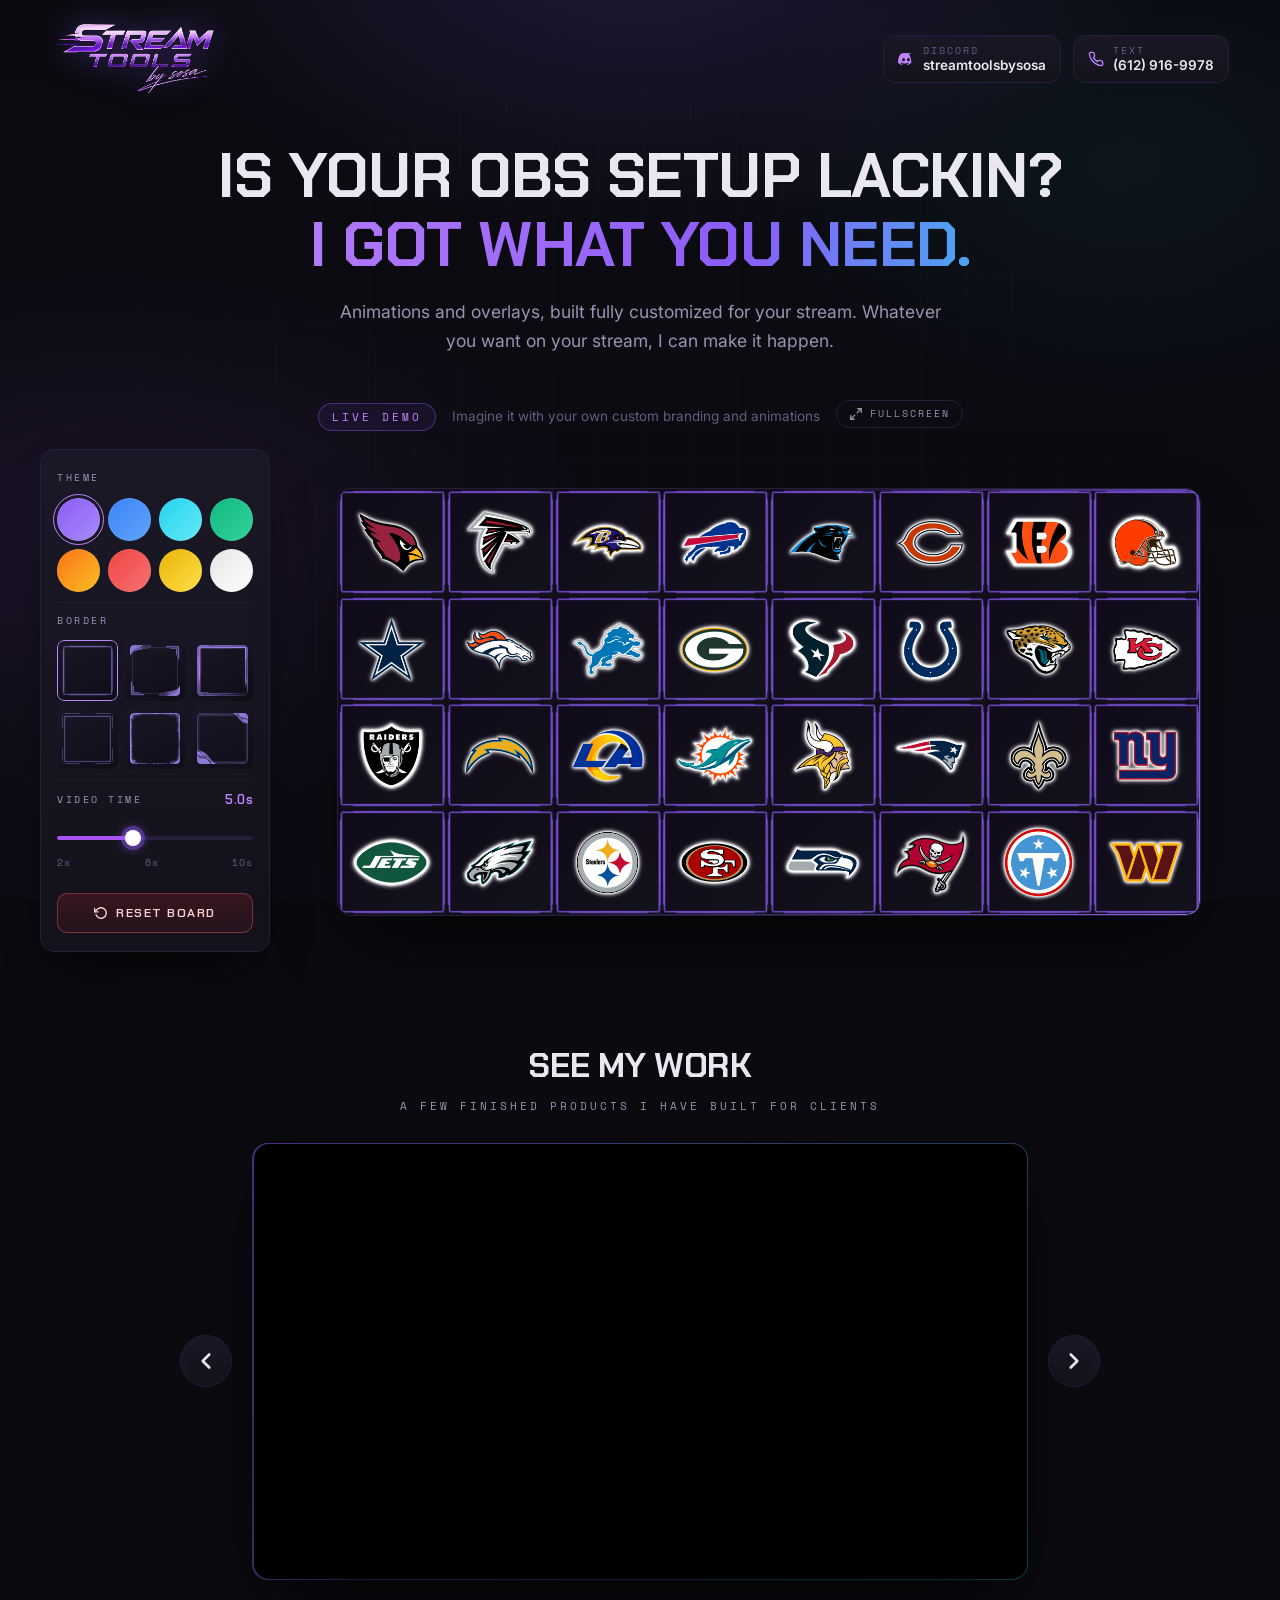
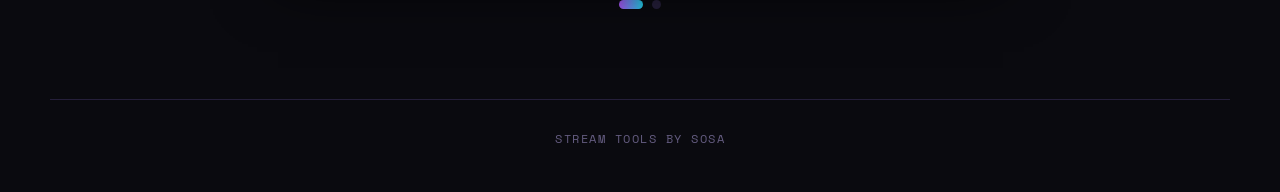
==== commit e652b0e0: "vrew" ====
--- a/index.html
+++ b/index.html
@@ -46,7 +46,7 @@
     <span class="pitch-line">I got what you need.</span>
   </h1>
   <p class="subpitch">
-    Animations and overlays, built fully customized FOR YOUR STREAM. Whatever you want on your stream, I can make it happen.
+    Animations and overlays, built fully customized for your stream. Whatever you want on your stream, I can make it happen.
   </p>
 </section>
 
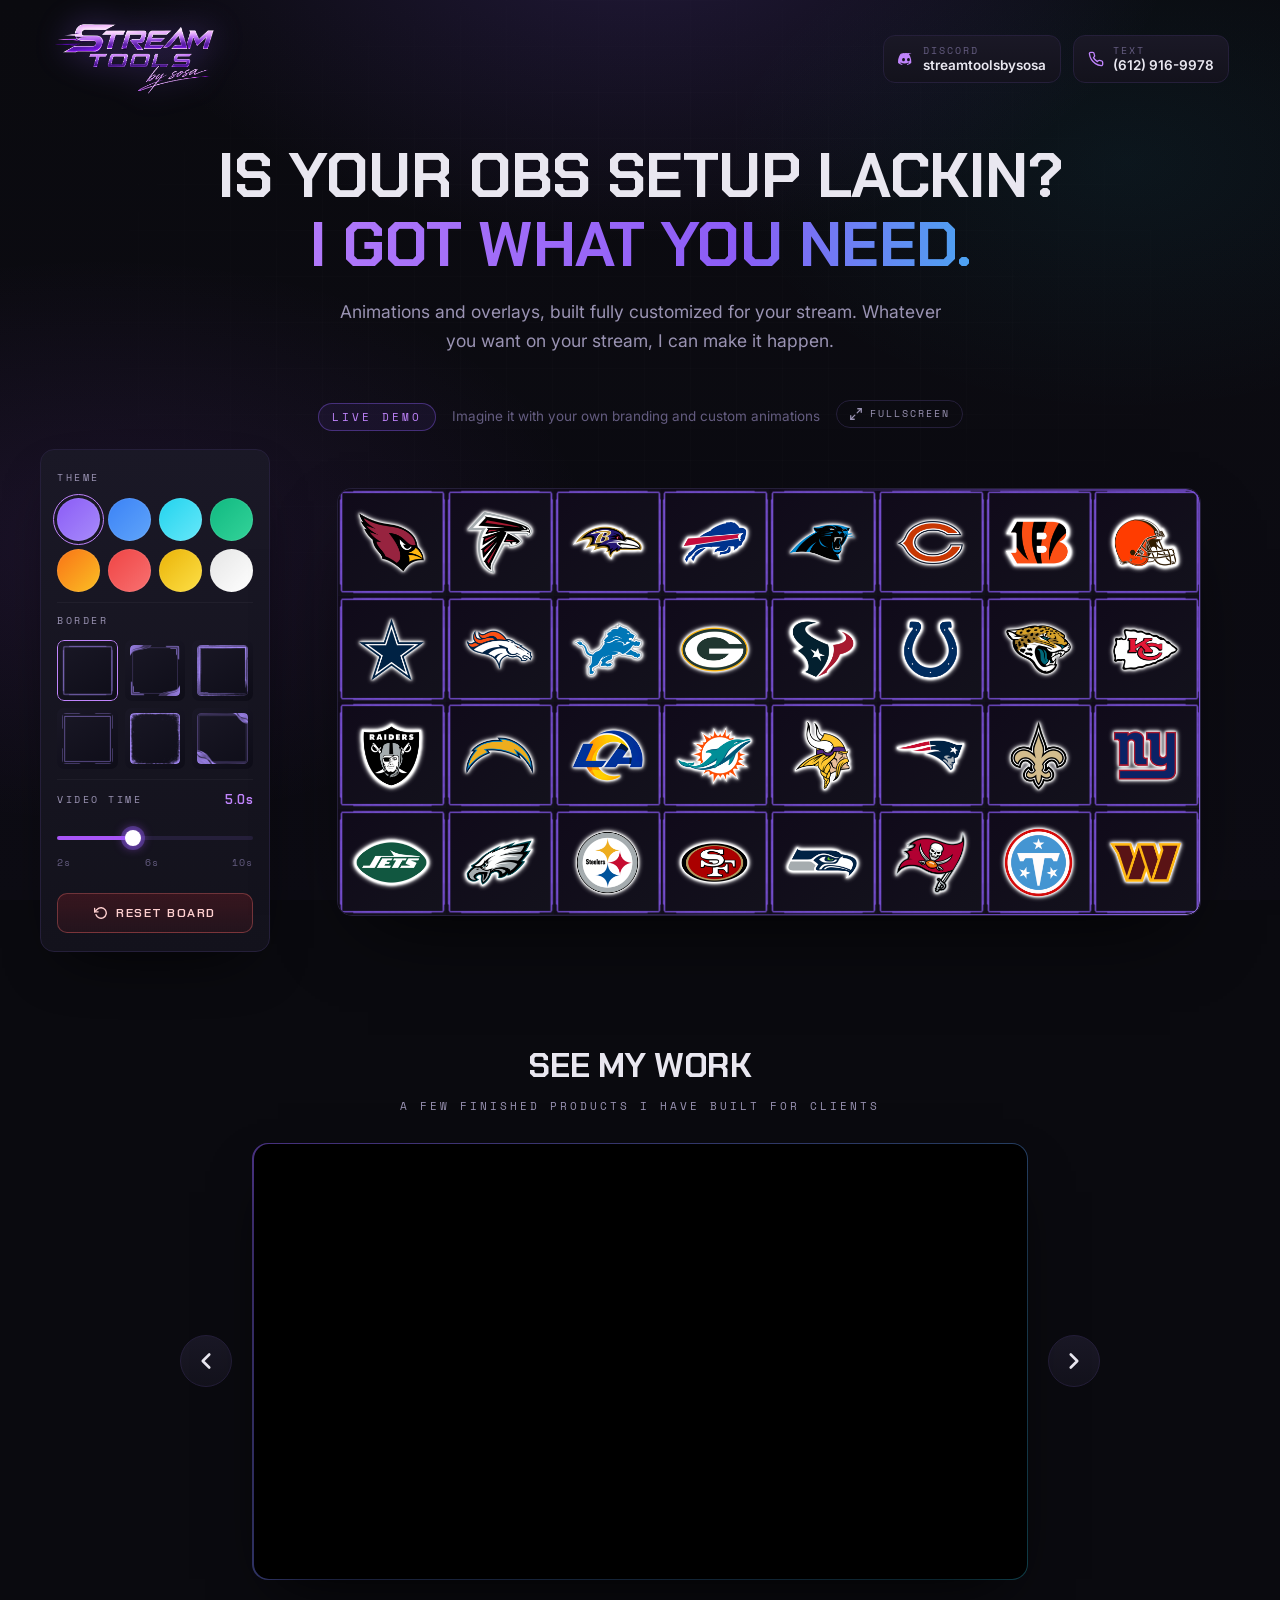
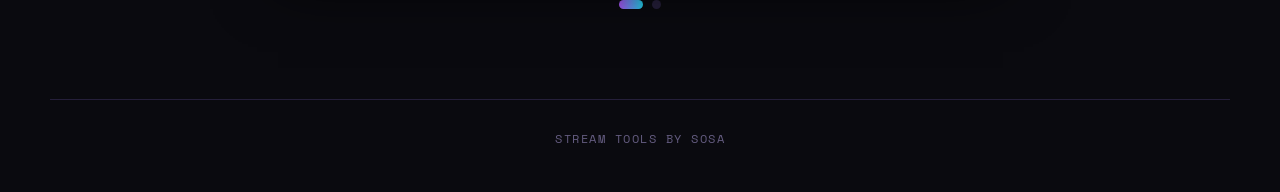
==== commit 9d58624d: "vrew" ====
--- a/index.html
+++ b/index.html
@@ -54,7 +54,7 @@
 <main class="board-region">
   <div class="board-label">
     <span class="board-eyebrow">Live demo</span>
-    <span class="board-hint">Imagine it with your own custom branding and animations</span>
+    <span class="board-hint">Imagine it with your own branding and custom animations</span>
     <a class="fullscreen-btn" href="fullscreen.html" target="_blank" rel="noopener" aria-label="View fullscreen">
       <svg viewBox="0 0 24 24" width="14" height="14" fill="none" stroke="currentColor" stroke-width="2.2" stroke-linecap="round" stroke-linejoin="round"><polyline points="15 3 21 3 21 9"/><polyline points="9 21 3 21 3 15"/><line x1="21" y1="3" x2="14" y2="10"/><line x1="3" y1="21" x2="10" y2="14"/></svg>
       Fullscreen
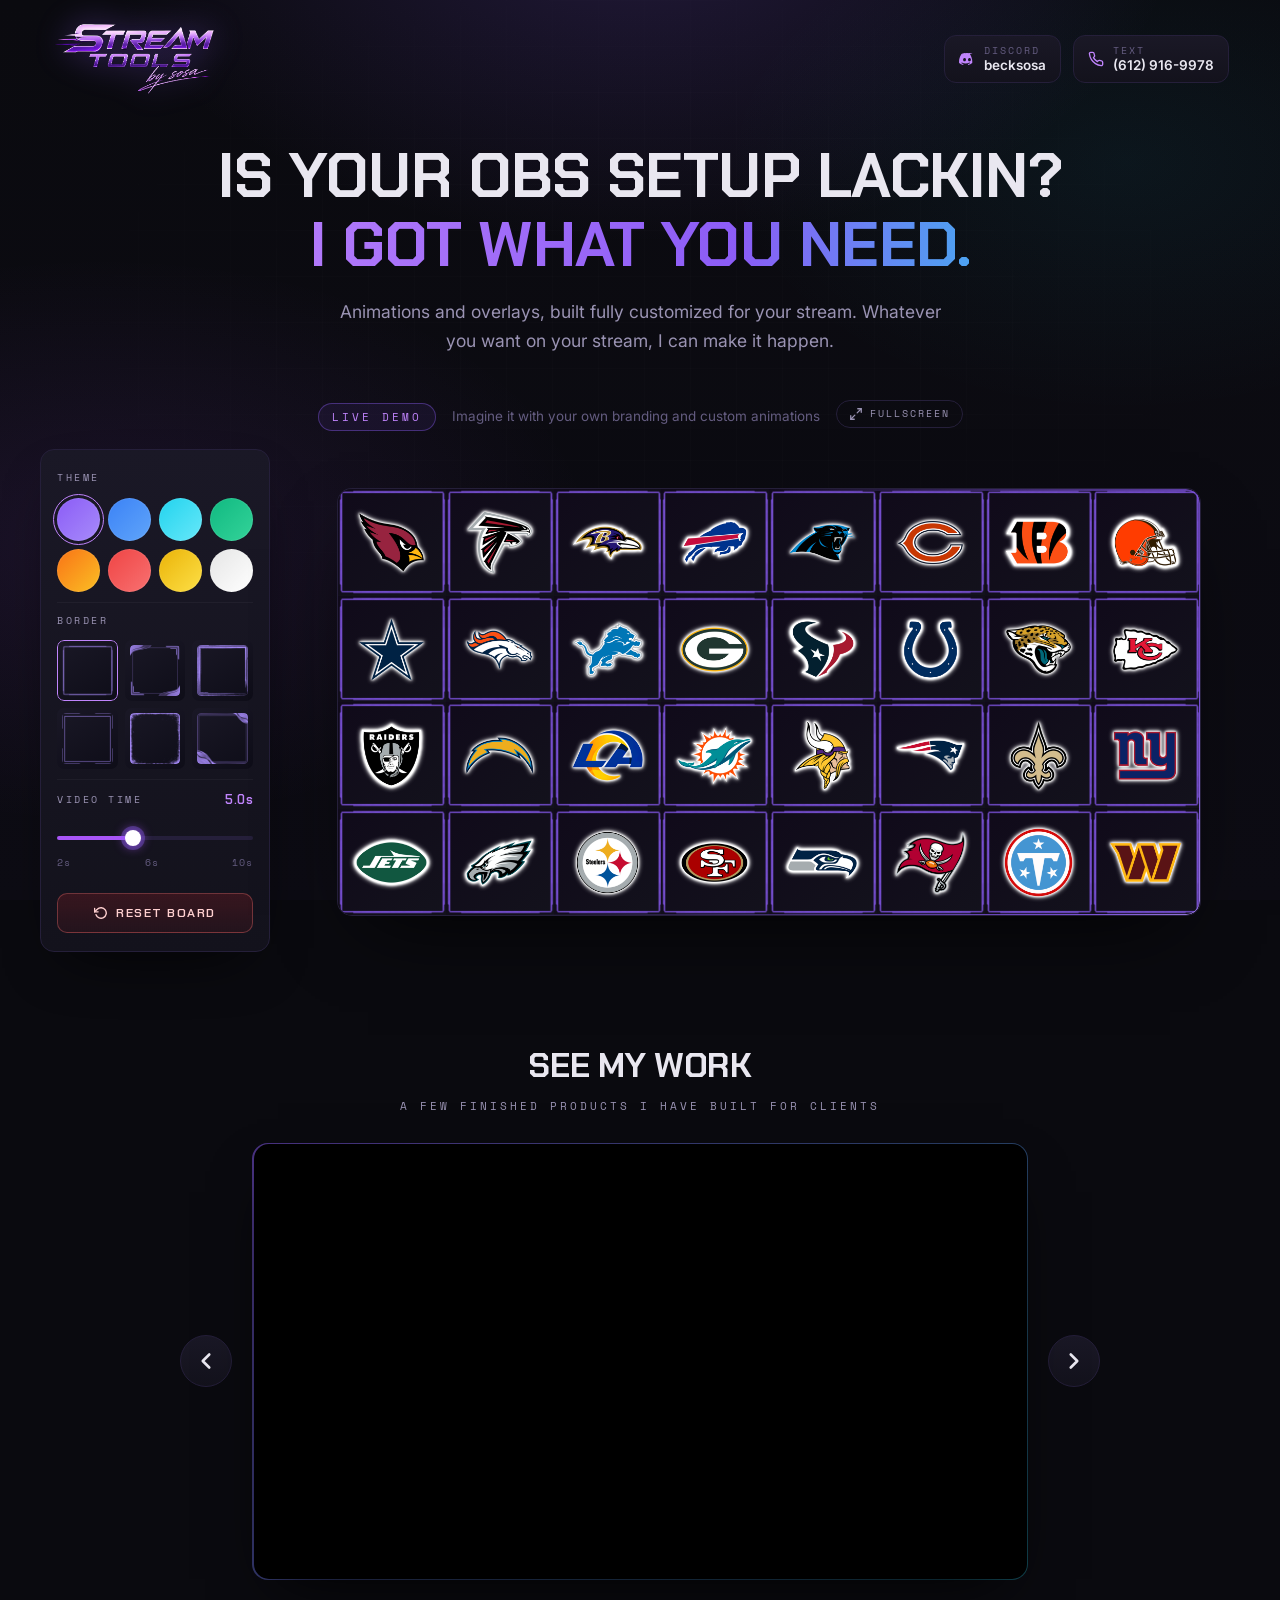
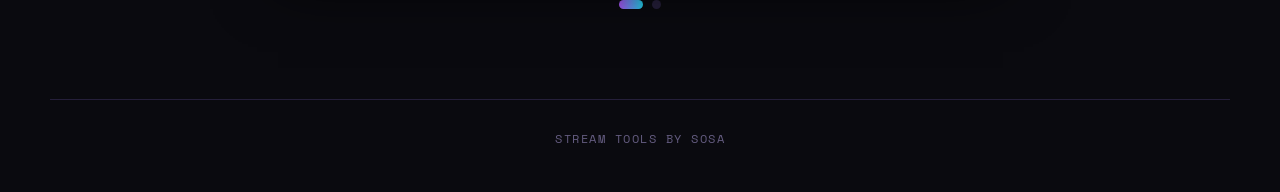
==== commit 4e872ab2: "Actualizar index.html" ====
--- a/index.html
+++ b/index.html
@@ -26,7 +26,7 @@
       <svg viewBox="0 0 24 24" width="16" height="16" fill="currentColor"><path d="M20.3 4.4A19.8 19.8 0 0 0 15.4 3l-.25.5a14.6 14.6 0 0 1 4.36 1.4 17.5 17.5 0 0 0-15-.0A14.6 14.6 0 0 1 8.85 3.5L8.6 3a19.8 19.8 0 0 0-4.9 1.4C.6 9.05-.25 13.6.17 18.08A19.9 19.9 0 0 0 6.2 21l.5-1.36a12.9 12.9 0 0 1-3.4-1.63l.83-.6a14.2 14.2 0 0 0 11.74 0l.83.6a12.9 12.9 0 0 1-3.42 1.64L13.8 21a19.9 19.9 0 0 0 6.03-2.92c.5-5.2-.86-9.71-3.53-13.68ZM8.3 15.4c-1.18 0-2.15-1.08-2.15-2.4S7.1 10.6 8.3 10.6s2.17 1.08 2.15 2.4c0 1.32-.96 2.4-2.15 2.4Zm7.4 0c-1.18 0-2.15-1.08-2.15-2.4s.96-2.4 2.15-2.4 2.17 1.08 2.15 2.4c0 1.32-.96 2.4-2.15 2.4Z"/></svg>
       <span class="chip-text">
         <span class="chip-label">Discord</span>
-        <span class="chip-value">streamtoolsbysosa</span>
+        <span class="chip-value">becksosa</span>
       </span>
     </a>
     <a class="chip" href="tel:+16129169978">
